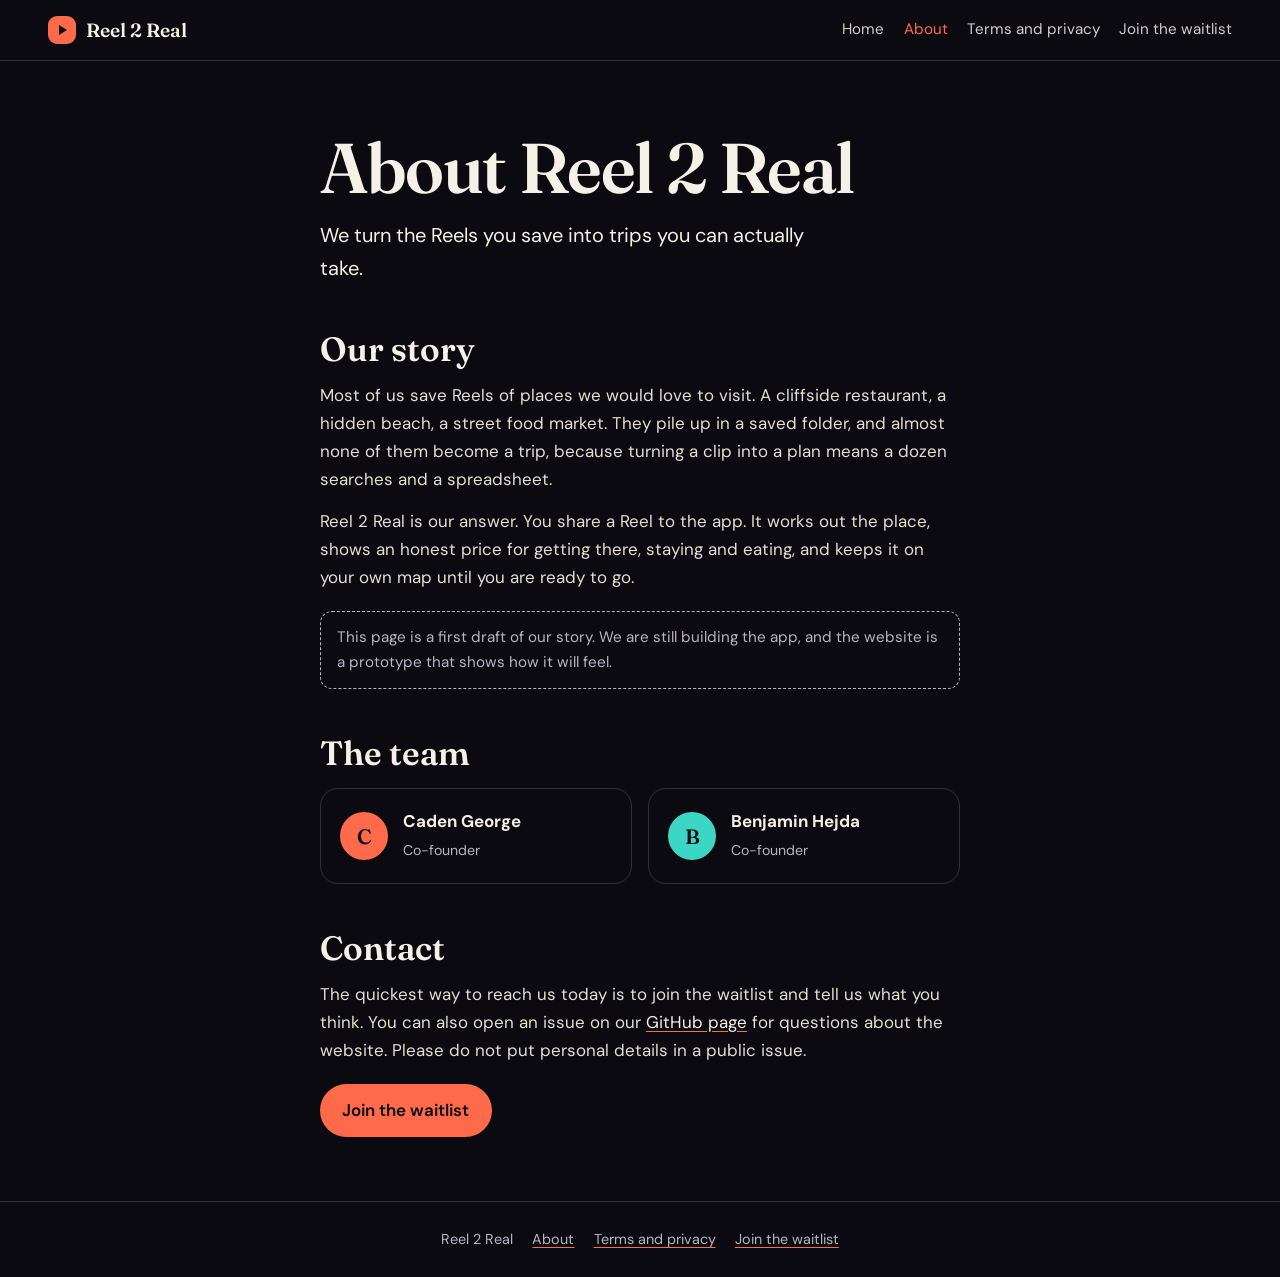
==== about/index.html @ 3f0c37cb "perf: remove per-frame gradient and glow repaints; feat: About and Terms pages Background colour now" ====
<!doctype html>
<html lang="en"><head><meta charset="utf-8"><meta name="viewport" content="width=device-width,initial-scale=1"><meta name="theme-color" content="#0B0A10">
<title>About | Reel 2 Real</title><meta name="description" content="Why Reel 2 Real exists and who is building it.">
<link rel="preconnect" href="https://fonts.googleapis.com"><link rel="preconnect" href="https://fonts.gstatic.com" crossorigin>
<link href="https://fonts.googleapis.com/css2?family=Fraunces:opsz,wght@9..144,600&family=DM+Sans:wght@400;600&display=swap" rel="stylesheet">
<style>:root{--night:#0B0A10;--paper:#F6F1E7;--coral:#FF6B4A;--lagoon:#3CD6C4;--mute:#B9B4C4;--line:rgba(246,241,231,.16);--disp:'Fraunces',Georgia,serif;--body:'DM Sans',system-ui,sans-serif;--gut:clamp(1.1rem,5vw,3rem)}
*,*::before,*::after{box-sizing:border-box;margin:0;padding:0}
html{-webkit-text-size-adjust:100%;scroll-behavior:smooth}
body{background:var(--night);color:var(--paper);font:400 1.06rem/1.65 var(--body);min-height:100vh}
a{color:var(--paper);text-decoration-color:var(--coral);text-underline-offset:3px}a:hover{color:var(--coral)}
:focus-visible{outline:3px solid var(--lagoon);outline-offset:3px;border-radius:6px}
.top{display:flex;align-items:center;justify-content:space-between;gap:1rem;padding:1rem var(--gut);border-bottom:1px solid var(--line)}
.wm{display:flex;align-items:center;gap:.6rem;font:600 1.2rem var(--disp);text-decoration:none}
.wm i{width:28px;height:28px;border-radius:9px;background:var(--coral);display:grid;place-items:center}
.top nav{display:flex;gap:1.2rem;font-size:.95rem;flex-wrap:wrap}
.top nav a{text-decoration:none;opacity:.85}.top nav a[aria-current]{opacity:1;color:var(--coral)}
main{max-width:46rem;margin:0 auto;padding:clamp(2.2rem,7vw,4.5rem) var(--gut) 4rem}
h1{font:600 clamp(2.4rem,8vw,4.4rem)/1 var(--disp);letter-spacing:-.02em;margin-bottom:1rem}
h2{font:600 clamp(1.5rem,4vw,2.1rem)/1.15 var(--disp);margin:2.8rem 0 .8rem;scroll-margin-top:1.5rem}
h3{font:600 1.1rem var(--body);margin:1.6rem 0 .3rem}
p,li{color:#E4DFD3}p+p{margin-top:.9rem}ul{padding-left:1.2rem;display:grid;gap:.4rem;margin-top:.6rem}
.lede{font-size:1.25rem;color:var(--paper);max-width:36ch}
.note{border:1px dashed var(--mute);border-radius:12px;padding:.8rem 1rem;color:var(--mute);font-size:.95rem;margin:1.2rem 0}
.team{display:grid;grid-template-columns:1fr 1fr;gap:1rem;margin-top:1rem}
.who{border:1px solid var(--line);border-radius:18px;padding:1.2rem;display:flex;gap:.9rem;align-items:center}
.who span{width:3rem;height:3rem;border-radius:50%;background:var(--coral);color:var(--night);display:grid;place-items:center;font:600 1.3rem var(--disp);flex:none}
.who span.l{background:var(--lagoon)}.who b{display:block}.who small{color:var(--mute)}
.btn{display:inline-block;margin-top:1.2rem;background:var(--coral);color:var(--night);font-weight:600;text-decoration:none;border-radius:99px;padding:.8rem 1.4rem}.btn:hover{background:var(--paper);color:var(--night)}
.toc{display:flex;gap:.6rem;flex-wrap:wrap;margin:1.4rem 0 0}.toc a{border:1px solid var(--line);border-radius:99px;padding:.3rem .9rem;font-size:.92rem;text-decoration:none}
footer{border-top:1px solid var(--line);padding:1.6rem var(--gut);color:var(--mute);font-size:.9rem;display:flex;gap:1.2rem;flex-wrap:wrap;justify-content:center}footer a{color:var(--mute)}
@media (max-width:560px){.team{grid-template-columns:1fr}}
@media (prefers-reduced-motion:reduce){html{scroll-behavior:auto}}
@media (max-width:640px){.top{flex-direction:column;align-items:flex-start;gap:.6rem}.top nav{gap:.4rem 1rem;font-size:.92rem}}
</style></head><body>
<header class="top"><a class="wm" href="../"><i><svg width="14" height="14" viewBox="0 0 14 14"><path d="M4 2v10l8-5z" fill="#0B0A10"/></svg></i>Reel 2 Real</a>
<nav aria-label="Pages"><a href="../">Home</a><a href="../about/" aria-current="page">About</a><a href="../terms/">Terms and privacy</a><a href="../#waitlist">Join the waitlist</a></nav></header>
<main>
<h1>About Reel 2 Real</h1>
<p class="lede">We turn the Reels you save into trips you can actually take.</p>
<h2>Our story</h2>
<p>Most of us save Reels of places we would love to visit. A cliffside restaurant, a hidden beach, a street food market. They pile up in a saved folder, and almost none of them become a trip, because turning a clip into a plan means a dozen searches and a spreadsheet.</p>
<p>Reel 2 Real is our answer. You share a Reel to the app. It works out the place, shows an honest price for getting there, staying and eating, and keeps it on your own map until you are ready to go.</p>
<div class="note">This page is a first draft of our story. We are still building the app, and the website is a prototype that shows how it will feel.</div>
<h2>The team</h2>
<div class="team"><div class="who"><span>C</span><div><b>Caden George</b><small>Co-founder</small></div></div><div class="who"><span class="l">B</span><div><b>Benjamin Hejda</b><small>Co-founder</small></div></div></div>
<h2>Contact</h2>
<p>The quickest way to reach us today is to join the waitlist and tell us what you think. You can also open an issue on our <a href="https://github.com/Dz9knath/fintech-site/issues" rel="noopener">GitHub page</a> for questions about the website. Please do not put personal details in a public issue.</p>
<a class="btn" href="../#waitlist">Join the waitlist</a>
</main><footer><span>Reel 2 Real</span><a href="../about/">About</a><a href="../terms/">Terms and privacy</a><a href="../#waitlist">Join the waitlist</a></footer></body></html>
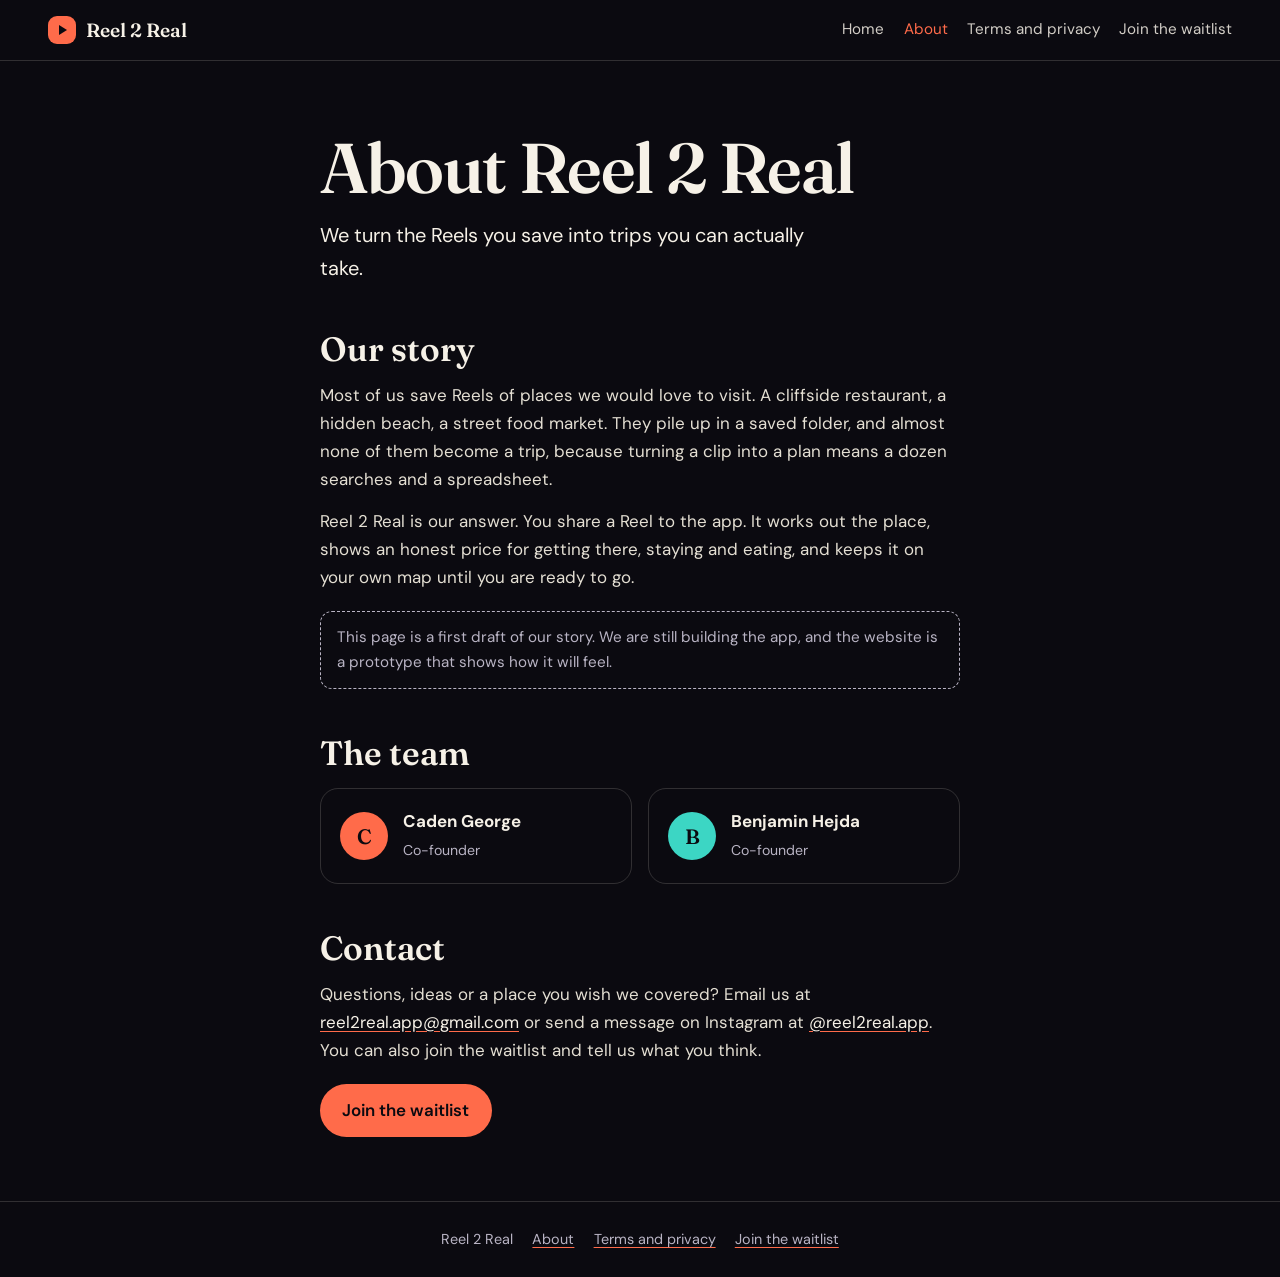
==== commit 25a2ec09: "Mobile: horizontal swipe demo with vertical toggle; teleport links; header ticker; launch countdown;" ====
--- a/about/index.html
+++ b/about/index.html
@@ -44,6 +44,6 @@
 <h2>The team</h2>
 <div class="team"><div class="who"><span>C</span><div><b>Caden George</b><small>Co-founder</small></div></div><div class="who"><span class="l">B</span><div><b>Benjamin Hejda</b><small>Co-founder</small></div></div></div>
 <h2>Contact</h2>
-<p>The quickest way to reach us today is to join the waitlist and tell us what you think. You can also open an issue on our <a href="https://github.com/Dz9knath/fintech-site/issues" rel="noopener">GitHub page</a> for questions about the website. Please do not put personal details in a public issue.</p>
+<p>Questions, ideas or a place you wish we covered? Email us at <a href="mailto:reel2real.app@gmail.com">reel2real.app@gmail.com</a> or send a message on Instagram at <a href="https://instagram.com/reel2real.app" rel="noopener">@reel2real.app</a>. You can also join the waitlist and tell us what you think.</p>
 <a class="btn" href="../#waitlist">Join the waitlist</a>
 </main><footer><span>Reel 2 Real</span><a href="../about/">About</a><a href="../terms/">Terms and privacy</a><a href="../#waitlist">Join the waitlist</a></footer></body></html>
